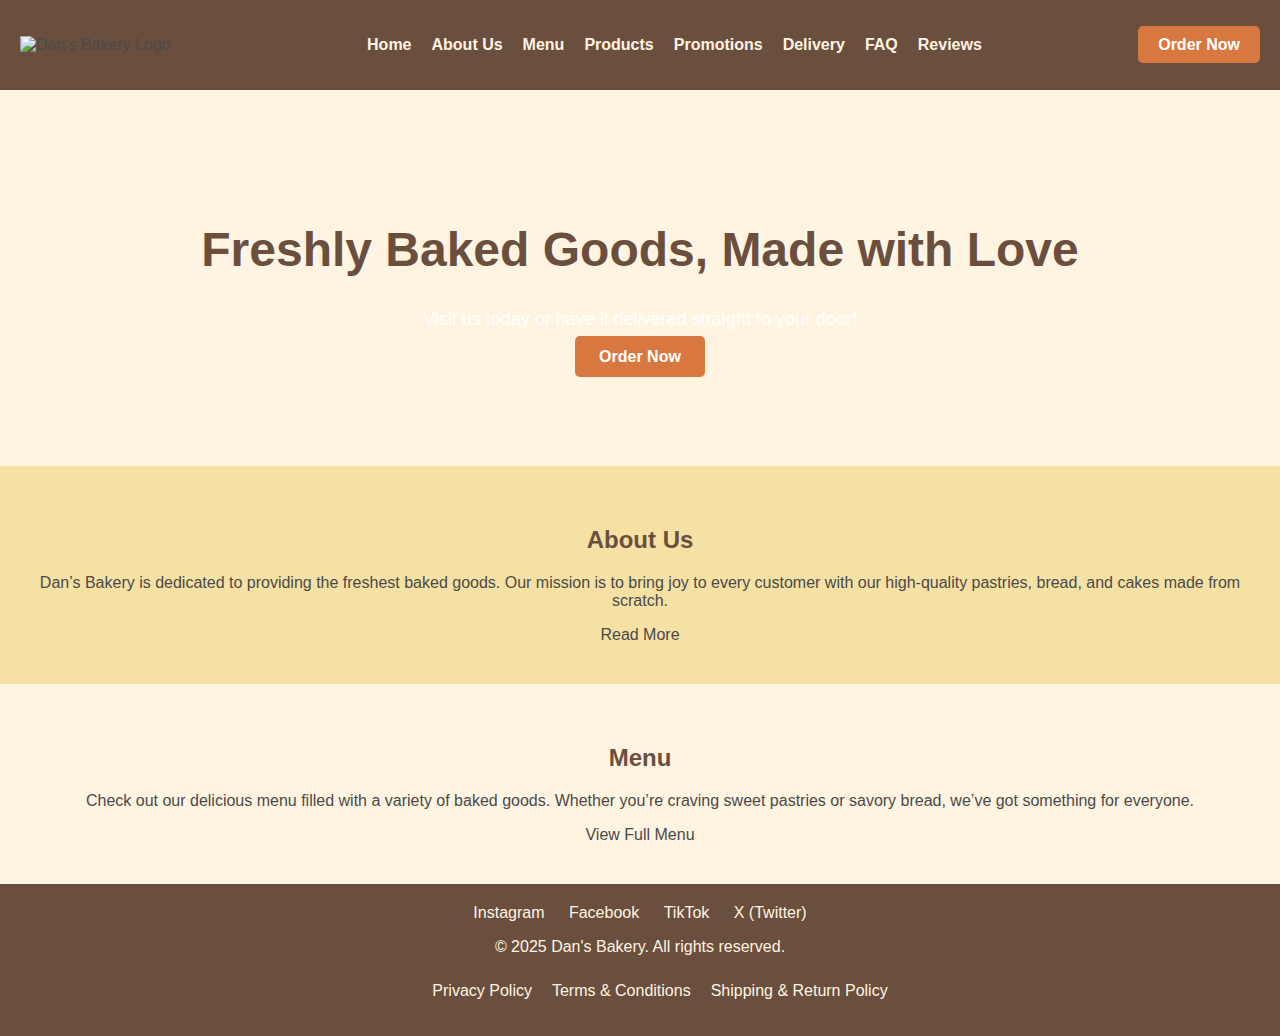
==== index.html @ 8292e09c "Add files via upload" ====
<!DOCTYPE html>
<html lang="en">
<head>
    <meta charset="UTF-8">
    <meta name="viewport" content="width=device-width, initial-scale=1.0">
    <meta name="description" content="Welcome to Dan’s Bakery! Discover our freshly baked goods, from bread to pastries, and enjoy daily specials.">
    <meta name="keywords" content="fresh bakery, Dan’s Bakery, bakery goods, pastries, bakery near me, fresh bread, bakery menu">
    <title>Dan's Bakery - Freshly Baked Goods Made with Love</title>
    <link rel="stylesheet" href="styles.css">
</head>
<body>
    <!-- Header Section -->
    <header>
        <div class="logo">
            <img src="c:\Users\Daniel\Pictures\Saved Pictures\logo.jpg" alt="Dan's Bakery Logo">
        </div>
        <nav>
            <ul>
                <li><a href="#home">Home</a></li>
                <li><a href="#about">About Us</a></li>
                <li><a href="#menu">Menu</a></li>
                <li><a href="#products">Products</a></li>
                <li><a href="#promotions">Promotions</a></li>
                <li><a href="#delivery">Delivery</a></li>
                <li><a href="#faq">FAQ</a></li>
                <li><a href="#reviews">Reviews</a></li>
            </ul>
        </nav>
        <div class="cta-button">
            <a href="#order-now">Order Now</a>
        </div>
    </header>

    <!-- Hero Section -->
    <section class="hero" id="home">
        <div class="hero-text">
            <h1>Freshly Baked Goods, Made with Love</h1>
            <p>Visit us today or have it delivered straight to your door!</p>
            <a href="#order-now" class="cta-btn">Order Now</a>
        </div>
    </section>

    <!-- About Us Section -->
    <section id="about">
        <h2>About Us</h2>
        <p>Dan’s Bakery is dedicated to providing the freshest baked goods. Our mission is to bring joy to every customer with our high-quality pastries, bread, and cakes made from scratch.</p>
        <a href="#about-us-page" class="read-more">Read More</a>
    </section>

    <!-- Menu Section -->
    <section id="menu">
        <h2>Menu</h2>
        <p>Check out our delicious menu filled with a variety of baked goods. Whether you’re craving sweet pastries or savory bread, we’ve got something for everyone.</p>
        <a href="#full-menu" class="cta-btn">View Full Menu</a>
    </section>

    <!-- Footer Section -->
    <footer>
        <div class="social-media">
            <a href="https://www.instagram.com/DansBakery" target="_blank">Instagram</a>
            <a href="https://www.facebook.com/DansBakery" target="_blank">Facebook</a>
            <a href="https://www.tiktok.com/@DansBakery" target="_blank">TikTok</a>
            <a href="https://www.x.com/DansBakery" target="_blank">X (Twitter)</a>
        </div>
        <p>&copy; 2025 Dan's Bakery. All rights reserved.</p>
        <nav>
            <ul>
                <li><a href="#privacy-policy">Privacy Policy</a></li>
                <li><a href="#terms-conditions">Terms & Conditions</a></li>
                <li><a href="#shipping-policy">Shipping & Return Policy</a></li>
            </ul>
        </nav>
    </footer>
</body>
</html>
---- styles.css ----
/* General Styles */
body {
    font-family: 'Roboto', sans-serif;
    margin: 0;
    padding: 0;
    background-color: #FFF4E1; /* Creamy White */
    color: #4A4A4A; /* Dark Gray */
}

a {
    text-decoration: none;
    color: inherit;
}

h1, h2 {
    color: #6B4F3E; /* Dark Brown */
}

/* Header */
header {
    display: flex;
    justify-content: space-between;
    align-items: center;
    background-color: #6B4F3E; /* Dark Brown */
    padding: 20px;
}

header .logo img {
    width: 120px;
}

header nav ul {
    list-style: none;
    display: flex;
    gap: 20px;
}

header nav ul li a {
    color: #FFF4E1; /* Creamy White */
    font-weight: bold;
}

header .cta-button a {
    padding: 10px 20px;
    background-color: #D97741; /* Rust Orange */
    color: white;
    border-radius: 5px;
    font-weight: bold;
}

header .cta-button a:hover {
    background-color: #C76430; /* Darker Rust Orange */
}

/* Hero Section */
.hero {
    background-image: url('hero-image.jpg');
    background-size: cover;
    background-position: center;
    padding: 100px 20px;
    text-align: center;
    color: white;
}

.hero h1 {
    font-size: 48px;
}

.hero p {
    font-size: 18px;
}

.hero .cta-btn {
    padding: 12px 24px;
    background-color: #D97741; /* Rust Orange */
    color: white;
    border-radius: 5px;
    font-weight: bold;
    margin-top: 20px;
}

.hero .cta-btn:hover {
    background-color: #C76430; /* Darker Rust Orange */
}

/* About Us Section */
section {
    padding: 40px 20px;
    text-align: center;
}

section#about {
    background-color: #F5E1A4; /* Light Beige */
}

section#menu {
    background-color: #FFF4E1; /* Creamy White */
}

/* Footer */
footer {
    background-color: #6B4F3E; /* Dark Brown */
    color: #FFF4E1; /* Creamy White */
    text-align: center;
    padding: 20px 0;
}

footer .social-media a {
    margin: 0 10px;
    color: #FFF4E1;
}

footer nav ul {
    list-style: none;
    display: flex;
    justify-content: center;
    gap: 20px;
    padding-top: 10px;
}

footer nav ul li a {
    color: #FFF4E1;
}

footer nav ul li a:hover {
    color: #D97741; /* Rust Orange */
}

/* Responsive Design */
@media screen and (max-width: 768px) {
    header nav ul {
        flex-direction: column;
        gap: 10px;
    }

    .hero h1 {
        font-size: 32px;
    }

    .hero p {
        font-size: 16px;
    }

    footer nav ul {
        flex-direction: column;
    }
}
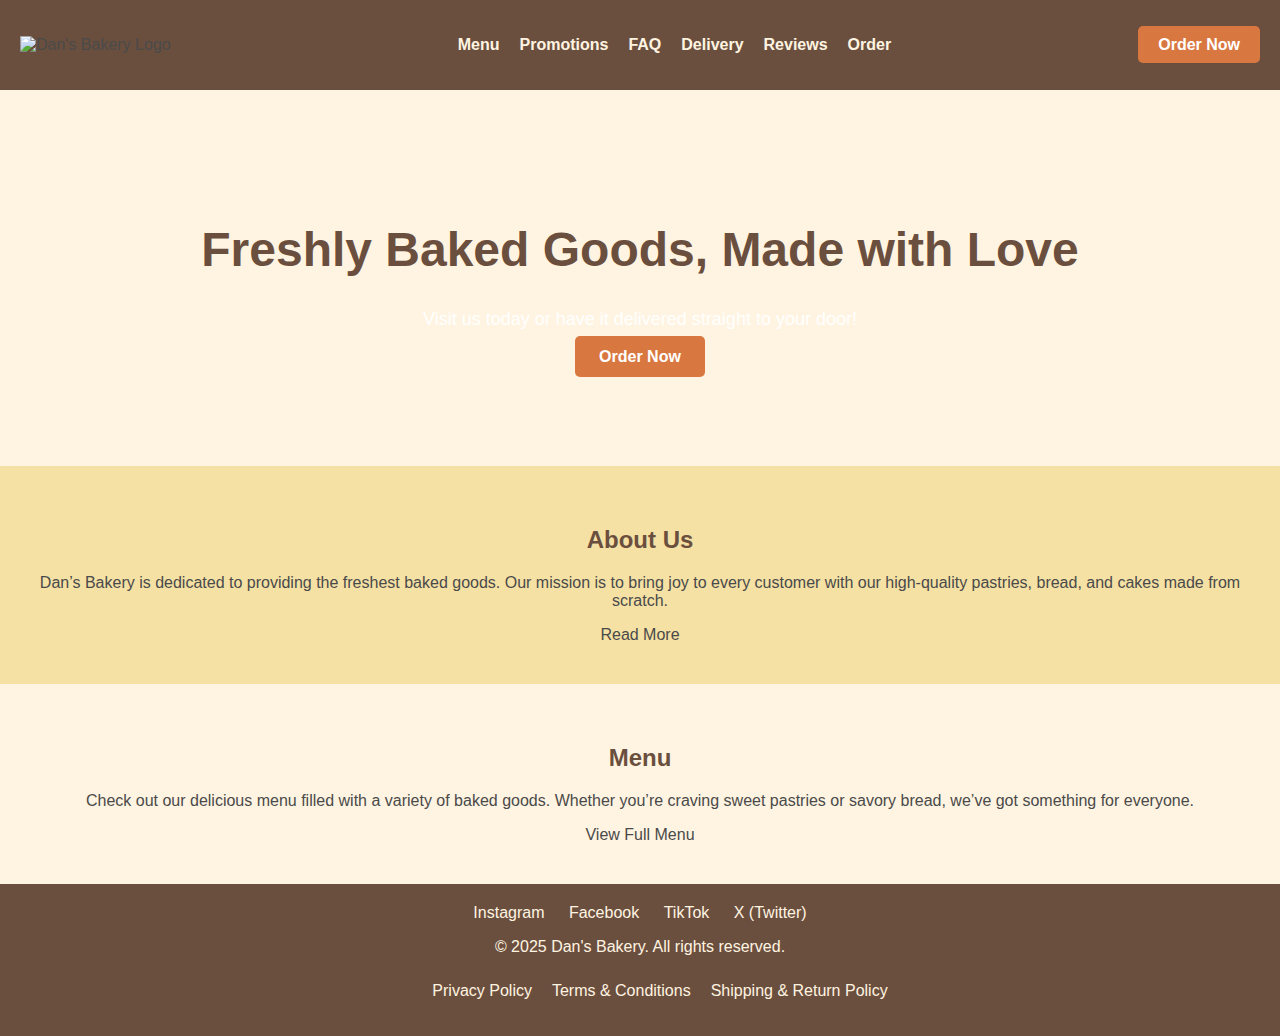
==== commit d8e6d9b2: "Update index.html" ====
--- a/index.html
+++ b/index.html
@@ -10,22 +10,20 @@
 </head>
 <body>
     <!-- Header Section -->
-    <header>
-        <div class="logo">
-            <img src="c:\Users\Daniel\Pictures\Saved Pictures\logo.jpg" alt="Dan's Bakery Logo">
-        </div>
-        <nav>
-            <ul>
-                <li><a href="#home">Home</a></li>
-                <li><a href="#about">About Us</a></li>
-                <li><a href="#menu">Menu</a></li>
-                <li><a href="#products">Products</a></li>
-                <li><a href="#promotions">Promotions</a></li>
-                <li><a href="#delivery">Delivery</a></li>
-                <li><a href="#faq">FAQ</a></li>
-                <li><a href="#reviews">Reviews</a></li>
-            </ul>
-        </nav>
+   <header>
+  <a href="index.html">
+    <img src="logo.jpeg" alt="Dan's Bakery Logo" class="logo">
+  </a>
+  <nav>
+    <ul>
+      <li><a href="menu.html">Menu</a></li>
+      <li><a href="promotions.html">Promotions</a></li>
+      <li><a href="faq.html">FAQ</a></li>
+      <li><a href="delivery.html">Delivery</a></li>
+      <li><a href="reviews.html">Reviews</a></li>
+      <li><a href="order.html">Order</a></li>
+    </ul>
+  </nav>
         <div class="cta-button">
             <a href="#order-now">Order Now</a>
         </div>
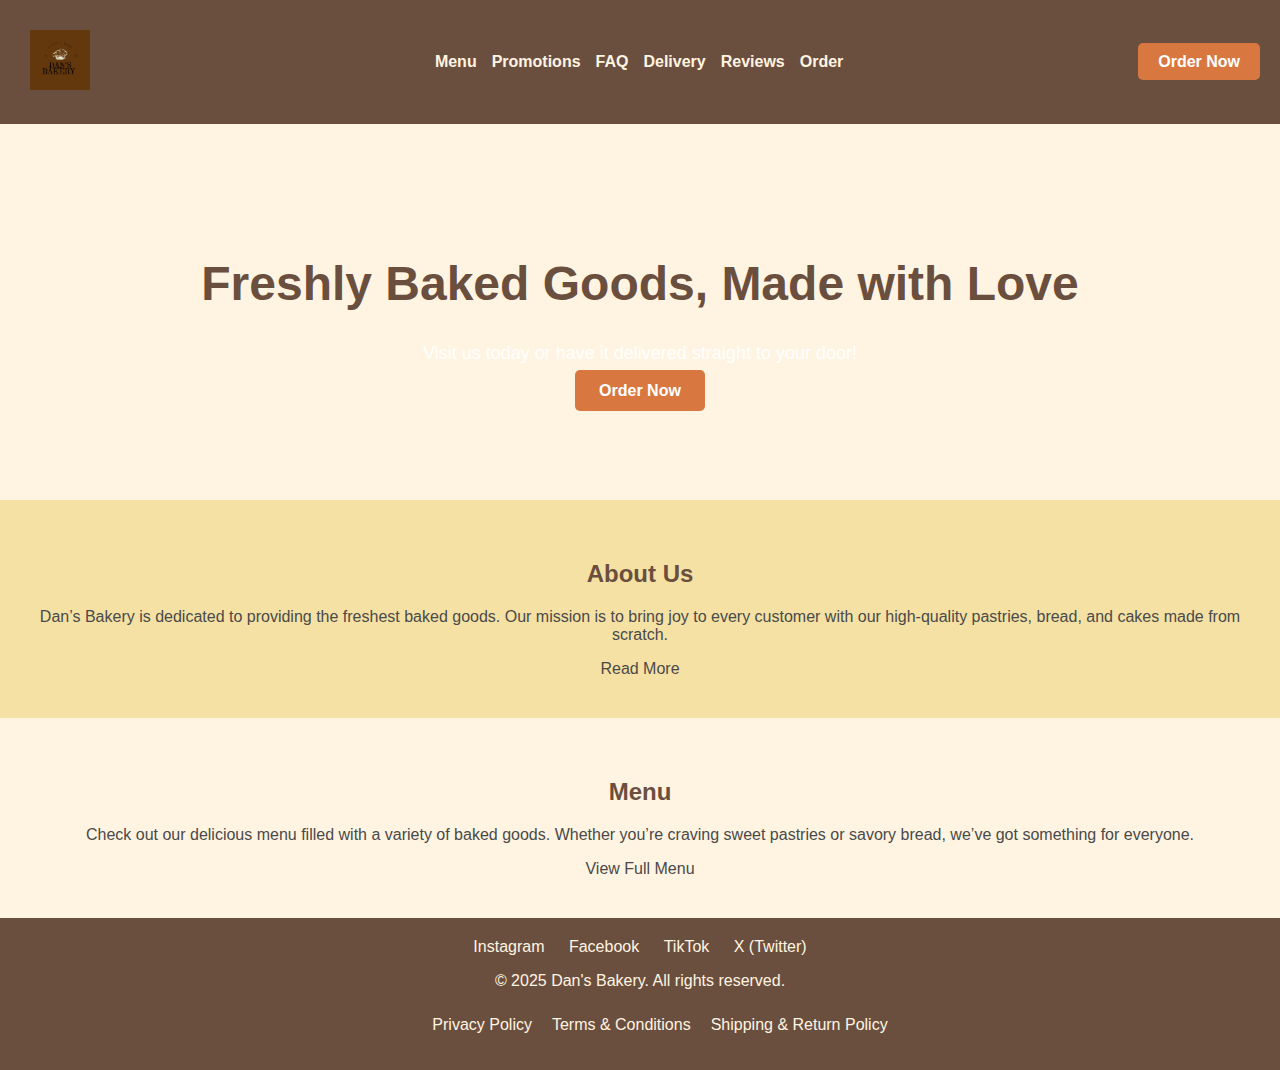
==== commit 758773d8: "Update index.html" ====
--- a/index.html
+++ b/index.html
@@ -12,7 +12,7 @@
     <!-- Header Section -->
    <header>
   <a href="index.html">
-    <img src="logo.jpeg" alt="Dan's Bakery Logo" class="logo">
+    <img src="images/logo.jpeg" alt="Dan's Bakery Logo" class="logo">
   </a>
   <nav>
     <ul>
--- a/styles.css
+++ b/styles.css
@@ -145,3 +145,23 @@
         flex-direction: column;
     }
 }
+.logo {
+  height: 60px;
+  margin: 10px;
+}
+header nav ul {
+  list-style: none;
+  display: flex;
+  gap: 15px;
+}
+header nav ul li a {
+  text-decoration: none;
+  font-weight: bold;
+}
+.product-img {
+  width: 200px;
+  height: auto;
+  margin: 10px 0;
+  border-radius: 8px;
+  box-shadow: 0 2px 5px rgba(0,0,0,0.1);
+}
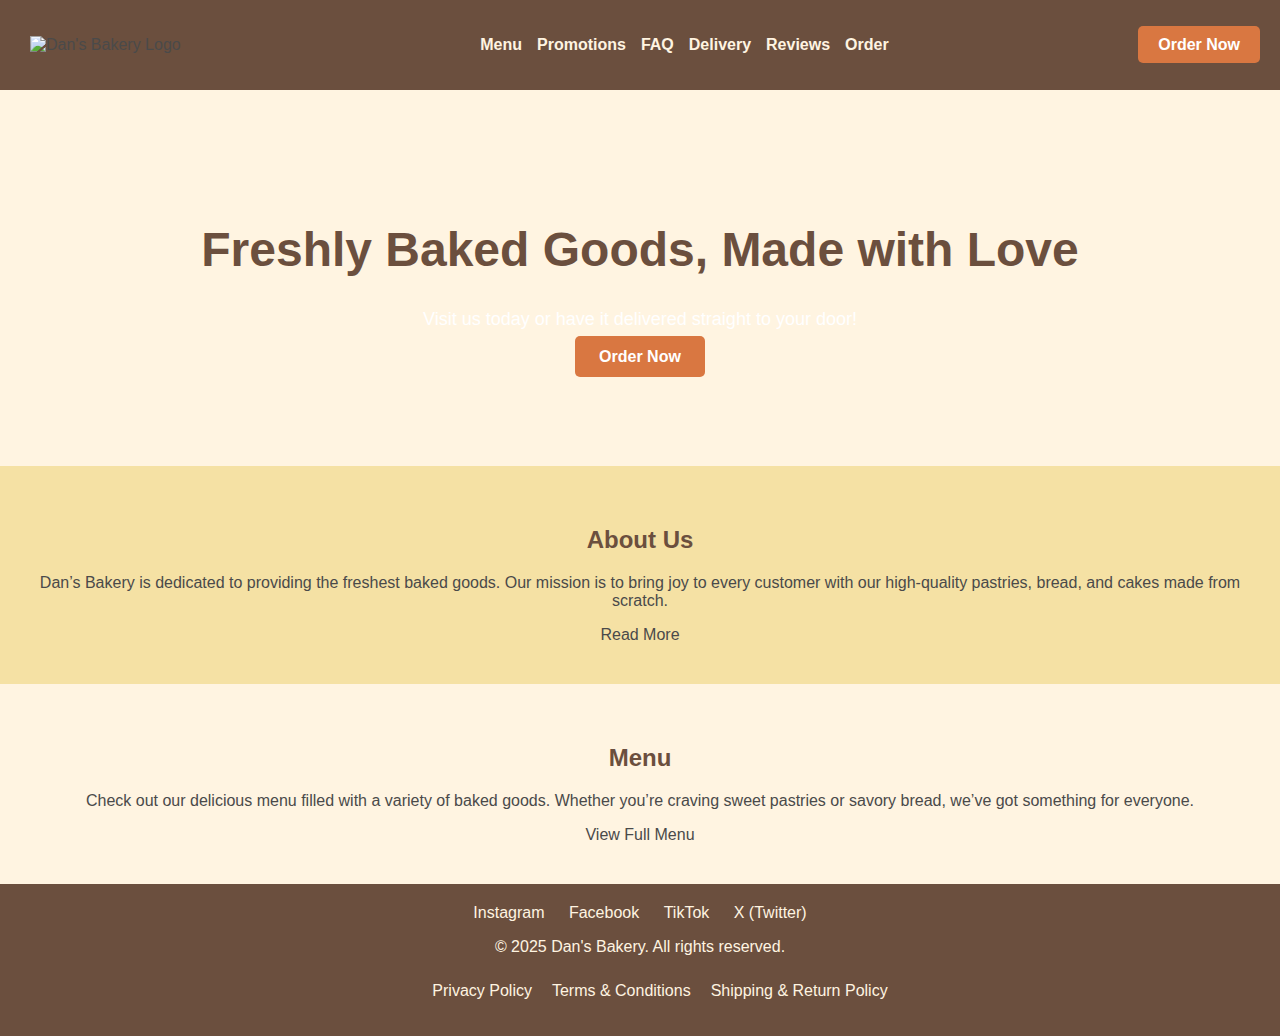
==== commit 2fa33d8a: "Update index.html" ====
--- a/index.html
+++ b/index.html
@@ -12,7 +12,7 @@
     <!-- Header Section -->
    <header>
   <a href="index.html">
-    <img src="images/logo.jpeg" alt="Dan's Bakery Logo" class="logo">
+    <img src="images/logo.jpg" alt="Dan's Bakery Logo" class="logo">
   </a>
   <nav>
     <ul>
